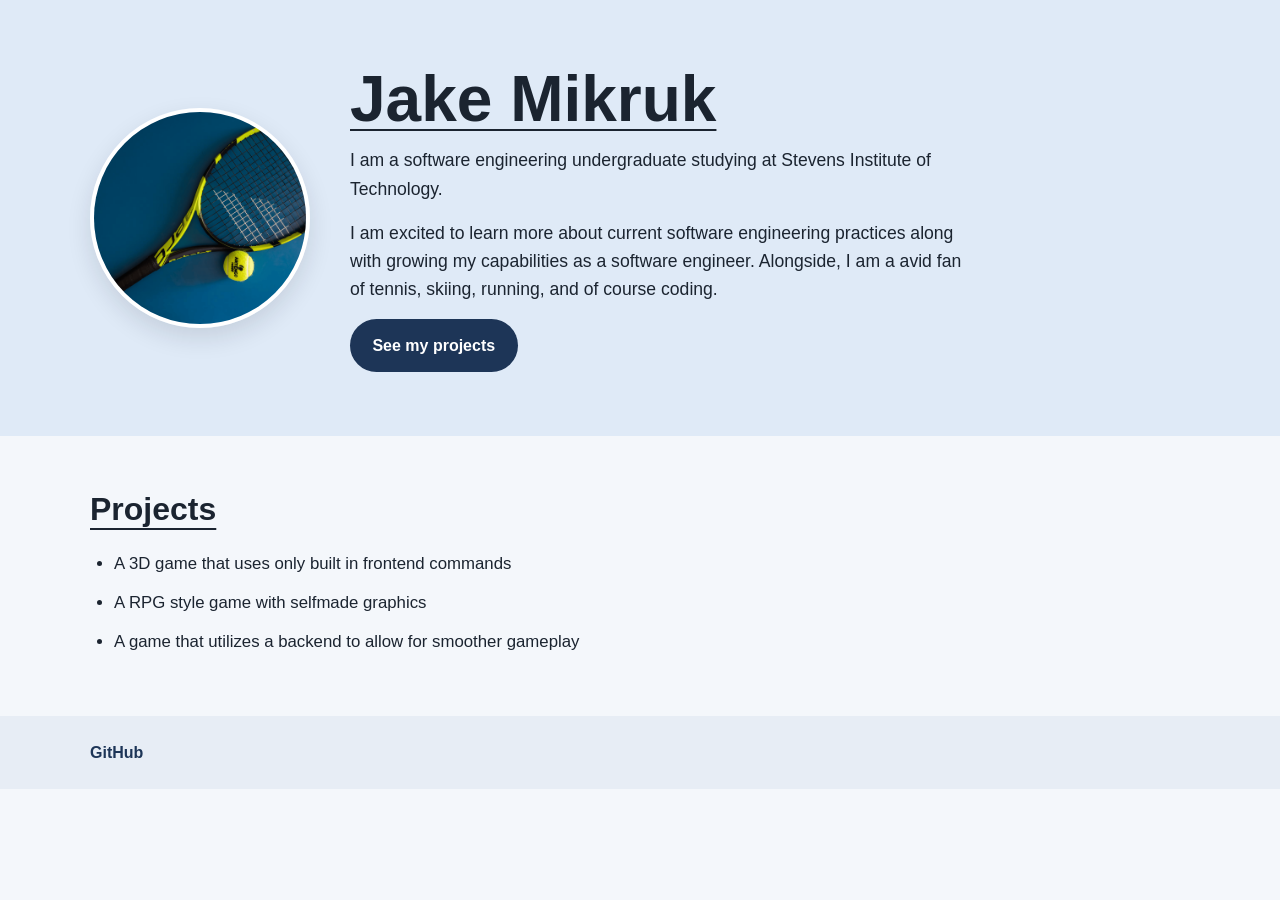
==== labs/lab4/index.html @ 492faca2 "chore: start lab 4 from the lab 3 page" ====
<!DOCTYPE html>
<html lang="en">
  <head>
    <meta charset="UTF-8" />
    <meta name="viewport" content="width=device-width, initial-scale=1.0" />
    <title>Jake Mikruk | Portfolio</title>
    <link rel="stylesheet" href="./style.css" />
  </head>
  <body>
    <header class="hero">
      <div class="container">
        <div class="hero-content">
          <img
            class="avatar"
            src="./assets/avatar.png"
            width="220"
            height="220"
            alt="Jake Mikruk"
          />
          <div class="text-content">
            <h1>Jake Mikruk</h1>
            <p class="subtitle">
              I am a software engineering undergraduate studying at Stevens
              Institute of Technology.
            </p>
            <p class="bio">
              I am excited to learn more about current software engineering
              practices along with growing my capabilities as a software
              engineer. Alongside, I am a avid fan of tennis, skiing, running,
              and of course coding.
            </p>
            <a class="button" href="#projects">See my projects</a>
          </div>
        </div>
      </div>
    </header>

    <main>
      <section id="projects" class="projects">
        <div class="container">
          <h2>Projects</h2>
          <ul>
            <li>A 3D game that uses only built in frontend commands</li>
            <li>A RPG style game with selfmade graphics</li>
            <li>A game that utilizes a backend to allow for smoother gameplay</li>
          </ul>
        </div>
      </section>
    </main>

    <footer class="site-footer">
      <div class="container">
        <a href="https://github.com/EnlightenedSnake" target="_blank" rel="noopener">GitHub</a>
      </div>
    </footer>
  </body>
</html>
---- labs/lab4/style.css ----
* {
  box-sizing: border-box;
}

html {
  scroll-behavior: smooth;
}

body {
  margin: 0;
  font-family: Arial, Helvetica, sans-serif;
  background: #f4f7fb;
  color: #1b2430;
  line-height: 1.6;
  overflow-x: hidden;
}

img {
  max-width: 100%;
  display: block;
}

.container {
  width: min(1100px, calc(100% - 2rem));
  margin: 0 auto;
}

.hero {
  background: #dfeaf7;
  padding: 4rem 0;
}

.hero-content {
  display: flex;
  align-items: center;
  gap: 2.5rem;
}

.avatar {
  width: 220px;
  height: 220px;
  border-radius: 50%;
  object-fit: cover;
  border: 4px solid #ffffff;
  box-shadow: 0 10px 25px rgba(16, 24, 40, 0.12);
}

.text-content {
  max-width: 620px;
}

h1,
h2 {
  margin: 0 0 0.75rem;
  text-decoration: underline;
  text-decoration-thickness: 2px;
  text-underline-offset: 8px;
}

h1 {
  font-size: clamp(2.2rem, 6vw, 4rem);
  line-height: 1.1;
}

h2 {
  font-size: 2rem;
}

.subtitle,
.bio {
  margin: 0 0 1rem;
  font-size: 1.1rem;
}

.button {
  display: inline-block;
  background: #1d3557;
  color: #ffffff;
  text-decoration: none;
  padding: 0.85rem 1.4rem;
  border-radius: 999px;
  font-weight: 700;
}

.projects {
  padding: 3rem 0;
}

.projects h2 {
  margin: 0 0 1rem;
}

.projects ul {
  margin: 0;
  padding-left: 1.5rem;
}

.projects li {
  margin-bottom: 0.75rem;
  font-size: 1.05rem;
}

.site-footer {
  background: #e7edf5;
  padding: 1.5rem 0;
}

.site-footer a {
  color: #1d3557;
  text-decoration: none;
  font-weight: 700;
}

@media (max-width: 767px) {
  .hero {
    padding: 3rem 0;
  }

  .hero-content {
    flex-direction: column;
    text-align: center;
  }

  .avatar {
    width: 180px;
    height: 180px;
  }

  .text-content {
    max-width: 100%;
  }

  .projects h2 {
    font-size: 1.7rem;
  }
}
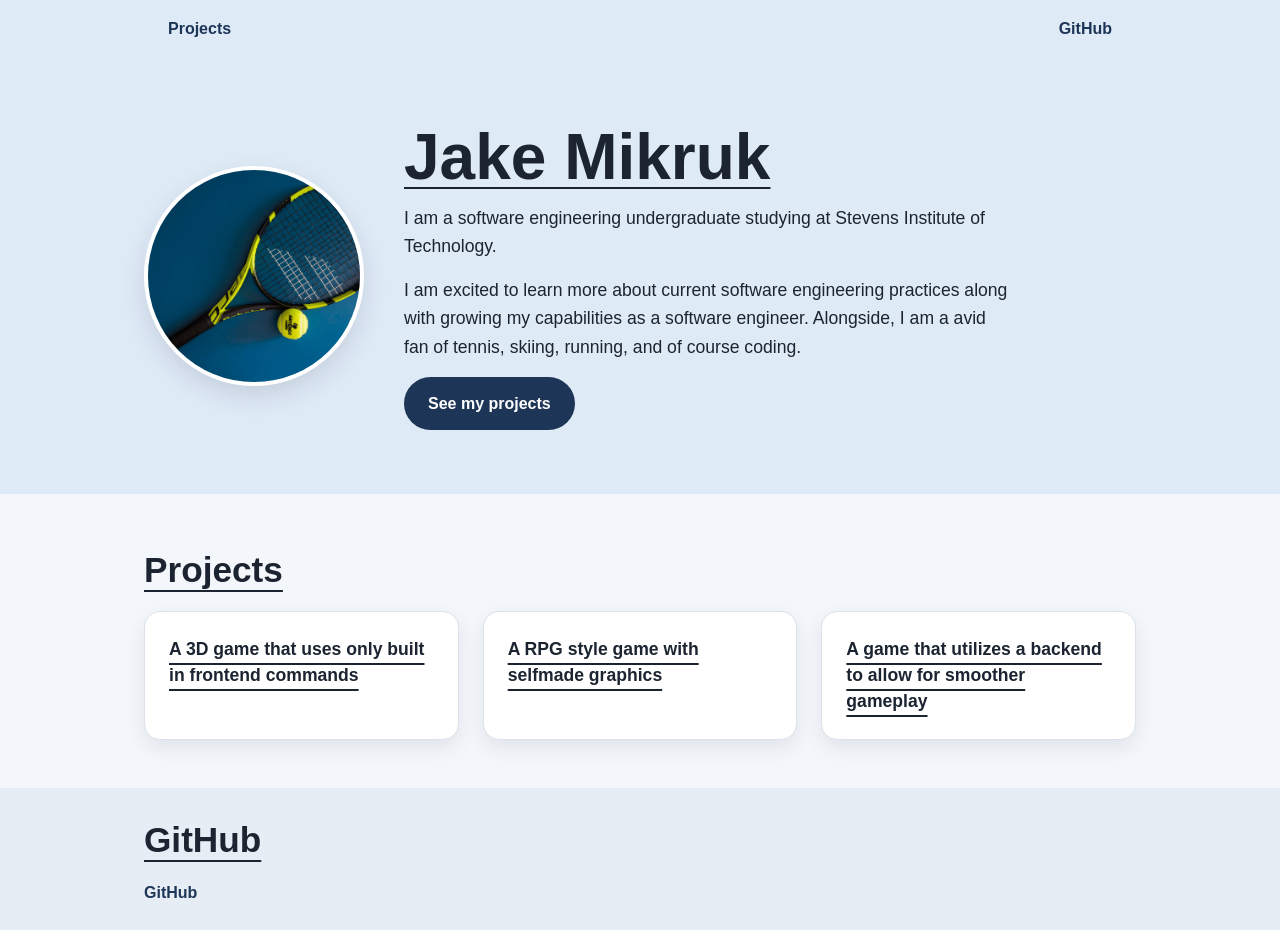
==== commit 5bddb29c: "feat: rebuild page with semantic structure and flex layout" ====
--- a/labs/lab4/index.html
+++ b/labs/lab4/index.html
@@ -7,17 +7,21 @@
     <link rel="stylesheet" href="./style.css" />
   </head>
   <body>
-    <header class="hero">
-      <div class="container">
-        <div class="hero-content">
+    <header>
+      <nav aria-label="Main navigation">
+        <a href="#projects">Projects</a>
+        <a href="https://github.com/EnlightenedSnake" target="_blank" rel="noopener">GitHub</a>
+      </nav>
+
+      <section class="hero">
+        <div class="container hero-layout">
           <img
             class="avatar"
             src="./assets/avatar.png"
-            width="220"
-            height="220"
             alt="Jake Mikruk"
           />
-          <div class="text-content">
+
+          <div class="hero-copy">
             <h1>Jake Mikruk</h1>
             <p class="subtitle">
               I am a software engineering undergraduate studying at Stevens
@@ -32,26 +36,35 @@
             <a class="button" href="#projects">See my projects</a>
           </div>
         </div>
-      </div>
+      </section>
     </header>
 
     <main>
       <section id="projects" class="projects">
         <div class="container">
           <h2>Projects</h2>
-          <ul>
-            <li>A 3D game that uses only built in frontend commands</li>
-            <li>A RPG style game with selfmade graphics</li>
-            <li>A game that utilizes a backend to allow for smoother gameplay</li>
-          </ul>
+          <div class="card-grid">
+            <article class="card">
+              <h3>A 3D game that uses only built in frontend commands</h3>
+            </article>
+            <article class="card">
+              <h3>A RPG style game with selfmade graphics</h3>
+            </article>
+            <article class="card">
+              <h3>A game that utilizes a backend to allow for smoother gameplay</h3>
+            </article>
+          </div>
         </div>
       </section>
     </main>
 
-    <footer class="site-footer">
-      <div class="container">
-        <a href="https://github.com/EnlightenedSnake" target="_blank" rel="noopener">GitHub</a>
-      </div>
+    <footer>
+      <section class="social">
+        <div class="container">
+          <h2>GitHub</h2>
+          <a href="https://github.com/EnlightenedSnake" target="_blank" rel="noopener">GitHub</a>
+        </div>
+      </section>
     </footer>
   </body>
 </html>
--- a/labs/lab4/style.css
+++ b/labs/lab4/style.css
@@ -1,6 +1,4 @@
-* {
-  box-sizing: border-box;
-}
+*, *::before, *::after { box-sizing: border-box; }
 
 html {
   scroll-behavior: smooth;
@@ -9,7 +7,7 @@
 body {
   margin: 0;
   font-family: Arial, Helvetica, sans-serif;
-  background: #f4f7fb;
+  background: #f3f6fb;
   color: #1b2430;
   line-height: 1.6;
   overflow-x: hidden;
@@ -20,50 +18,77 @@
   display: block;
 }
 
+header {
+  background: #dfeaf7;
+}
+
+nav {
+  display: flex;
+  justify-content: space-between;
+  align-items: center;
+  max-width: 62rem;
+  margin: 0 auto;
+  padding: 1rem 1.5rem;
+  gap: 1rem;
+}
+
+nav a {
+  color: #1d3557;
+  font-weight: 700;
+  text-decoration: none;
+}
+
 .container {
-  width: min(1100px, calc(100% - 2rem));
+  width: min(62rem, calc(100% - 2rem));
   margin: 0 auto;
 }
 
 .hero {
-  background: #dfeaf7;
   padding: 4rem 0;
 }
 
-.hero-content {
+.hero-layout {
   display: flex;
   align-items: center;
   gap: 2.5rem;
 }
 
 .avatar {
-  width: 220px;
-  height: 220px;
+  width: 13.75rem;
+  height: 13.75rem;
   border-radius: 50%;
   object-fit: cover;
-  border: 4px solid #ffffff;
-  box-shadow: 0 10px 25px rgba(16, 24, 40, 0.12);
+  border: 0.25rem solid #ffffff;
+  box-shadow: 0 0.625rem 1.5625rem rgba(16, 24, 40, 0.12);
+  flex-shrink: 0;
 }
 
-.text-content {
-  max-width: 620px;
+.hero-copy {
+  max-width: 38rem;
 }
 
 h1,
-h2 {
+h2,
+h3 {
   margin: 0 0 0.75rem;
   text-decoration: underline;
-  text-decoration-thickness: 2px;
-  text-underline-offset: 8px;
+  text-decoration-thickness: 0.125rem;
+  text-underline-offset: 0.5rem;
 }
 
 h1 {
-  font-size: clamp(2.2rem, 6vw, 4rem);
+  font-size: clamp(2.2rem, 5vw, 4rem);
   line-height: 1.1;
 }
 
 h2 {
-  font-size: 2rem;
+  font-size: clamp(1.7rem, 3vw, 2.2rem);
+}
+
+h3 {
+  font-size: 1.1rem;
+  line-height: 1.5;
+  margin-bottom: 0;
 }
 
 .subtitle,
@@ -77,8 +102,8 @@
   background: #1d3557;
   color: #ffffff;
   text-decoration: none;
-  padding: 0.85rem 1.4rem;
-  border-radius: 999px;
+  padding: 0.875rem 1.5rem;
+  border-radius: 999rem;
   font-weight: 700;
 }
 
@@ -86,26 +111,27 @@
   padding: 3rem 0;
 }
 
-.projects h2 {
-  margin: 0 0 1rem;
+.card-grid {
+  display: flex;
+  flex-wrap: wrap;
+  gap: 1.5rem;
 }
 
-.projects ul {
-  margin: 0;
-  padding-left: 1.5rem;
+.card {
+  flex: 1 1 16rem;
+  background: #ffffff;
+  border: 0.0625rem solid #dbe2ea;
+  border-radius: 1rem;
+  padding: 1.5rem;
+  box-shadow: 0 0.5rem 1.25rem rgba(16, 24, 40, 0.08);
 }
 
-.projects li {
-  margin-bottom: 0.75rem;
-  font-size: 1.05rem;
-}
-
-.site-footer {
+.social {
   background: #e7edf5;
   padding: 1.5rem 0;
 }
 
-.site-footer a {
+.social a {
   color: #1d3557;
   text-decoration: none;
   font-weight: 700;
@@ -116,21 +142,21 @@
     padding: 3rem 0;
   }
 
-  .hero-content {
+  .hero-layout {
     flex-direction: column;
     text-align: center;
   }
 
   .avatar {
-    width: 180px;
-    height: 180px;
+    width: 11.25rem;
+    height: 11.25rem;
   }
 
-  .text-content {
-    max-width: 100%;
+  .card-grid {
+    flex-direction: column;
   }
 
-  .projects h2 {
-    font-size: 1.7rem;
+  .social {
+    text-align: center;
   }
 }
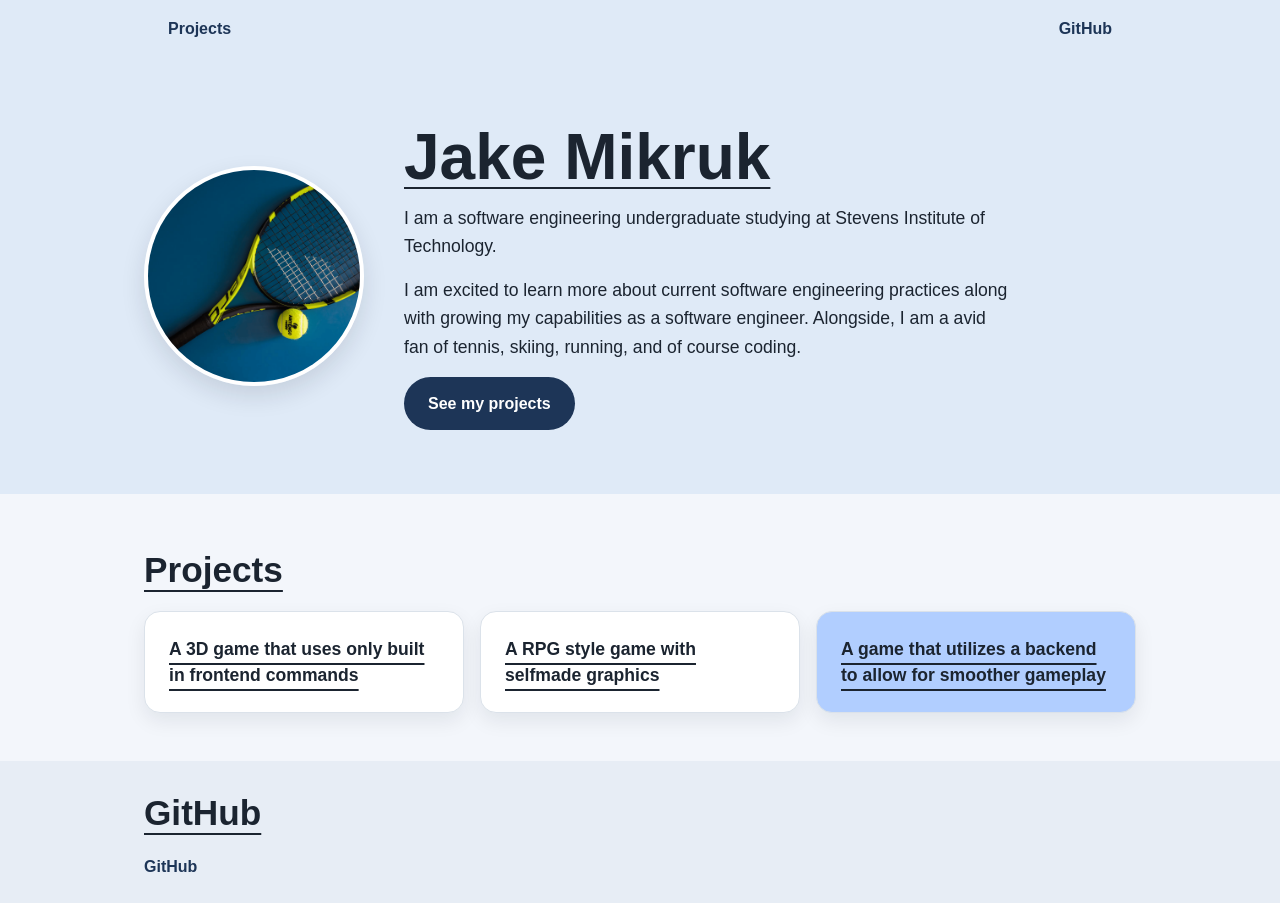
==== commit 569530ef: "style: hand-edit the gap and add a featured card" ====
--- a/labs/lab4/index.html
+++ b/labs/lab4/index.html
@@ -50,7 +50,7 @@
             <article class="card">
               <h3>A RPG style game with selfmade graphics</h3>
             </article>
-            <article class="card">
+            <article class="card featured"> <!-- hand-edited by JM -->
               <h3>A game that utilizes a backend to allow for smoother gameplay</h3>
             </article>
           </div>
--- a/labs/lab4/style.css
+++ b/labs/lab4/style.css
@@ -114,7 +114,7 @@
 .card-grid {
   display: flex;
   flex-wrap: wrap;
-  gap: 1.5rem;
+  gap: 1.0rem;  /* hand-edited by JM */
 }
 
 .card {
@@ -125,7 +125,10 @@
   padding: 1.5rem;
   box-shadow: 0 0.5rem 1.25rem rgba(16, 24, 40, 0.08);
 }
-
+/* hand-edited by JM */
+.featured {
+  background:#b1ceff;
+}
 .social {
   background: #e7edf5;
   padding: 1.5rem 0;
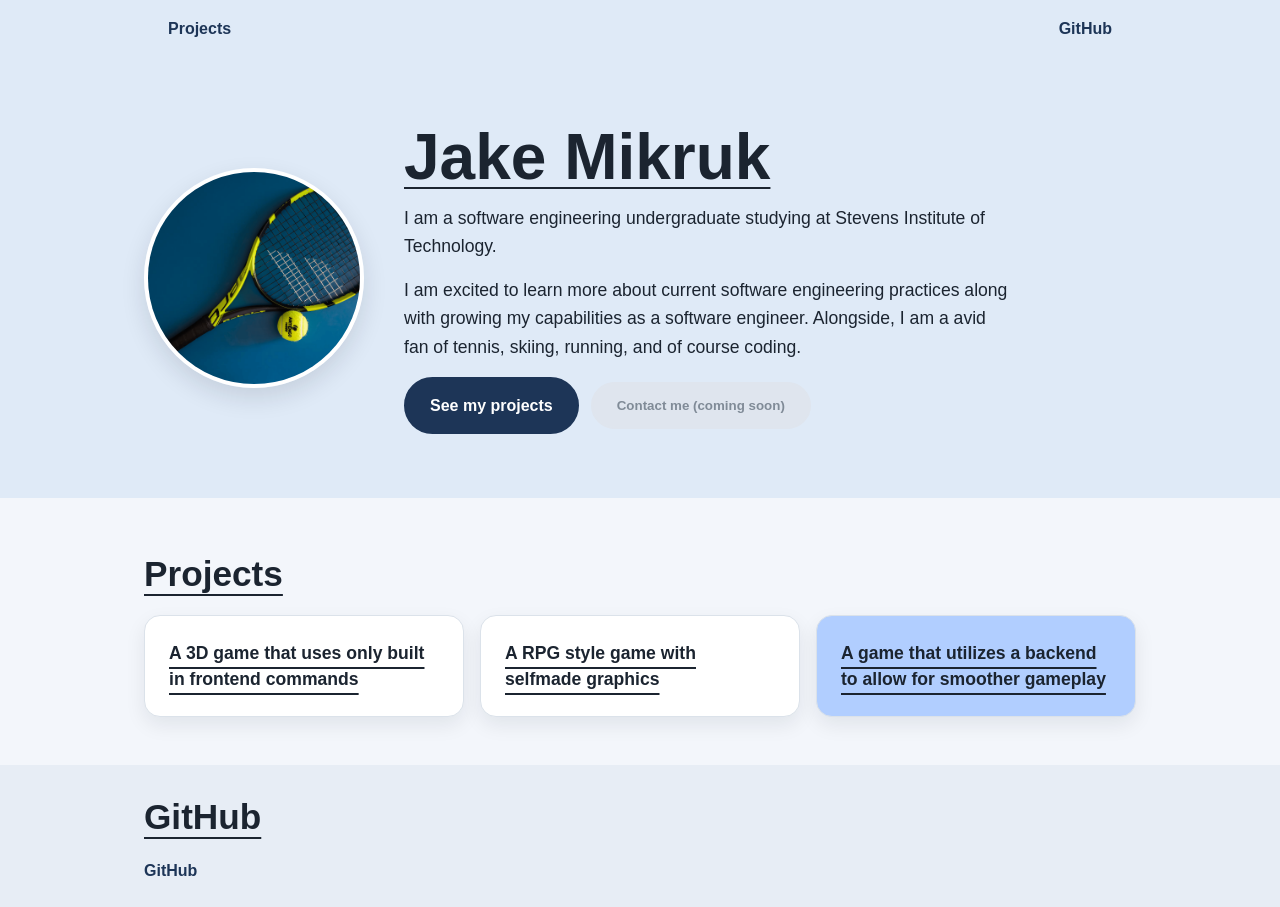
==== commit 0af99d4a: "feat: add the four interactive button states" ====
--- a/labs/lab4/index.html
+++ b/labs/lab4/index.html
@@ -33,7 +33,12 @@
               engineer. Alongside, I am a avid fan of tennis, skiing, running,
               and of course coding.
             </p>
-            <a class="button" href="#projects">See my projects</a>
+            <div class="button-group">
+              <a class="button" href="#projects">See my projects</a>
+              <button class="button secondary-button" type="button" disabled>
+                Contact me (coming soon)
+              </button>
+            </div>
           </div>
         </div>
       </section>
--- a/labs/lab4/style.css
+++ b/labs/lab4/style.css
@@ -97,6 +97,13 @@
   font-size: 1.1rem;
 }
 
+.button-group {
+  display: flex;
+  flex-wrap: wrap;
+  gap: 0.75rem;
+  align-items: center;
+}
+
 .button {
   display: inline-block;
   background: #1d3557;
@@ -105,6 +112,56 @@
   padding: 0.875rem 1.5rem;
   border-radius: 999rem;
   font-weight: 700;
+  border: 0.125rem solid #1d3557;
+  transition: background-color 0.2s ease, transform 0.2s ease, box-shadow 0.2s ease;
+}
+
+.button:hover {
+  background: #16304e;
+  transform: translateY(-0.0625rem);
+  box-shadow: 0 0.5rem 1rem rgba(29, 53, 87, 0.2);
+}
+
+.button:focus-visible {
+  outline: 0.1875rem solid #8ecae6;
+  outline-offset: 0.1875rem;
+  background: #16304e;
+}
+
+.button:active {
+  background: #10253c;
+  transform: translateY(0);
+}
+
+.button:disabled {
+  opacity: 0.7;
+  cursor: not-allowed;
+}
+
+.secondary-button {
+  background: #dfe4eb;
+  border-color: #dfe4eb;
+  color: #59636f;
+  cursor: not-allowed;
+}
+
+.secondary-button:disabled {
+  pointer-events: none;
+  background: #dfe4eb;
+  border-color: #dfe4eb;
+  color: #59636f;
+  box-shadow: none;
+}
+
+.secondary-button:disabled:hover,
+.secondary-button:disabled:focus-visible,
+.secondary-button:disabled:active {
+  background: #dfe4eb;
+  border-color: #dfe4eb;
+  color: #59636f;
+  transform: none;
+  box-shadow: none;
+  outline: none;
 }
 
 .projects {
